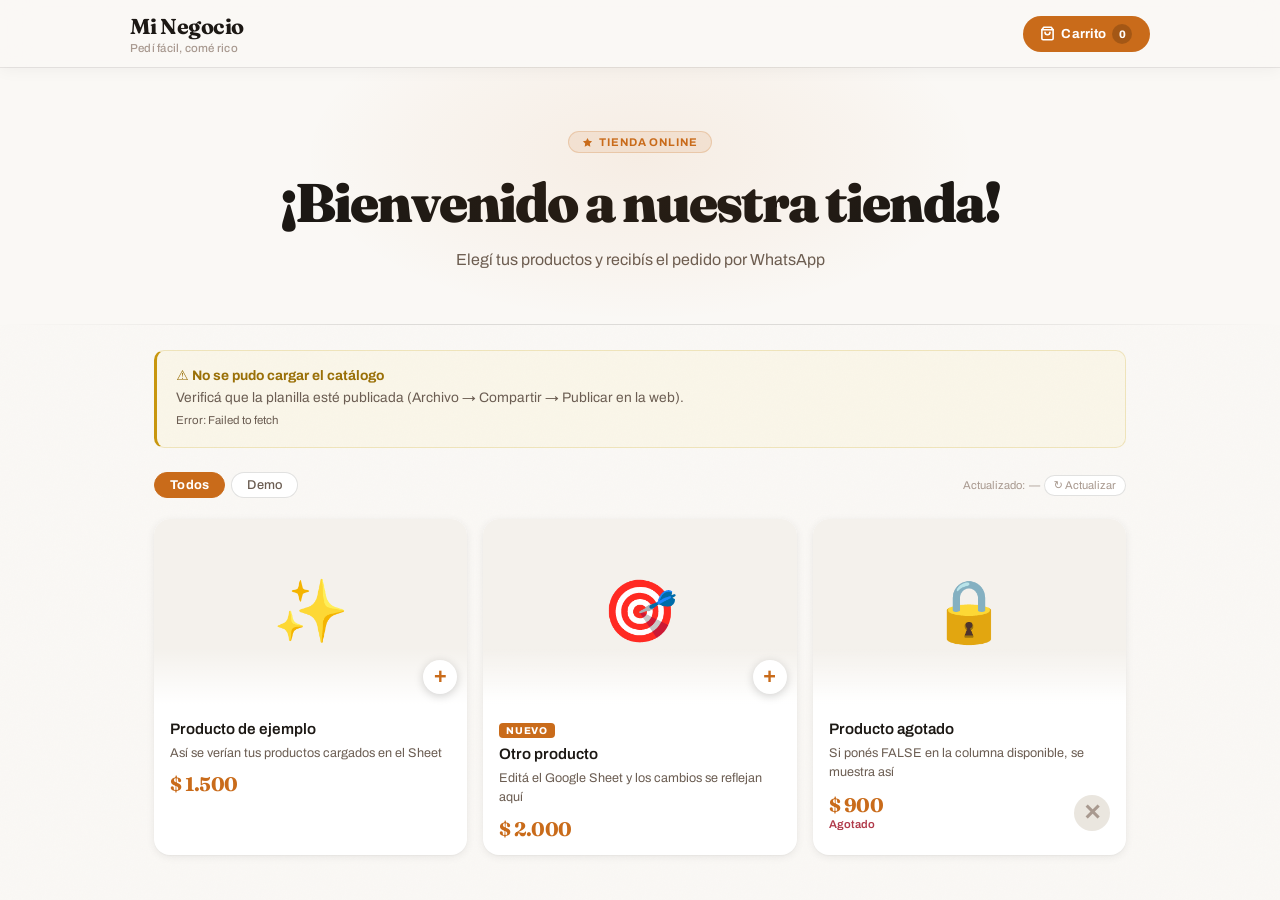
==== index.html @ 82905c20 "Cambio de nombre del index.html" ====
<!DOCTYPE html>
<html lang="es">
<head>
<meta charset="UTF-8">
<meta name="viewport" content="width=device-width, initial-scale=1.0">
<title>Mi Tienda Online</title>
<link rel="preconnect" href="https://fonts.googleapis.com">
<link rel="preconnect" href="https://fonts.gstatic.com" crossorigin>
<link href="https://fonts.googleapis.com/css2?family=Fraunces:opsz,wght@9..144,400;9..144,600;9..144,700;9..144,900&family=Archivo:wght@400;500;600;700&display=swap" rel="stylesheet">
<link rel="stylesheet" href="styles.css">
</head>
<body>

<!-- ===== HEADER ===== -->
<header>
  <div class="header-inner">
    <div>
      <div class="store-name" id="storeName">Mi Tienda</div>
      <div class="store-tagline" id="storeTagline">Pedí fácil, recibí rápido</div>
    </div>
    <button class="cart-btn" onclick="openCart()">
      <svg width="15" height="15" viewBox="0 0 24 24" fill="none" stroke="currentColor" stroke-width="2.5" stroke-linecap="round" stroke-linejoin="round">
        <path d="M6 2L3 6v14a2 2 0 002 2h14a2 2 0 002-2V6l-3-4z"/><line x1="3" y1="6" x2="21" y2="6"/><path d="M16 10a4 4 0 01-8 0"/>
      </svg>
      Carrito
      <span class="cart-count" id="cartCount">0</span>
    </button>
  </div>
</header>

<!-- ===== HERO ===== -->
<div class="hero">
  <div class="hero-eyebrow">
    <svg width="11" height="11" viewBox="0 0 24 24" fill="currentColor"><path d="M12 2l3.09 6.26L22 9.27l-5 4.87 1.18 6.88L12 17.77l-6.18 3.25L7 14.14 2 9.27l6.91-1.01L12 2z"/></svg>
    Tienda Online
  </div>
  <h1 id="heroTitle">¡Bienvenido!</h1>
  <p id="heroSubtitle">Elegí tus productos y recibís el pedido por WhatsApp</p>
</div>

<!-- ===== MAIN ===== -->
<main>
  <div id="errorBanner" style="display:none"></div>
  <div id="loadingState" class="loading-state">
    <div class="spinner"></div>
    <p>Cargando productos...</p>
  </div>
  <div id="storeContent" style="display:none">
    <div class="controls-bar">
      <div class="categories" id="categoriesBar"></div>
      <div class="last-updated">
        Actualizado: <span id="lastUpdated">—</span>
        <button class="refresh-btn" onclick="loadProducts()">↻ Actualizar</button>
      </div>
    </div>
    <div class="products-grid" id="productsGrid"></div>
  </div>
</main>

<!-- ===== CART MODAL ===== -->
<div class="modal-overlay" id="cartModal" onclick="handleOverlayClick(event)">
  <div class="modal">
    <div class="modal-drag-handle"></div>
    <div class="modal-header">
      <span class="modal-title">Tu pedido</span>
      <button class="close-btn" onclick="closeCart()">✕</button>
    </div>

    <div id="cartItems"></div>

    <div class="checkout-form" id="checkoutForm" style="display:none">
      <div class="form-section-label">Datos de contacto</div>
      <div class="form-row">
        <div class="form-group">
          <label>Tu nombre *</label>
          <input type="text" id="clientName" placeholder="Ej: María García">
        </div>
        <div class="form-group">
          <label>Teléfono *</label>
          <input type="text" id="clientPhone" placeholder="351 123-4567">
        </div>
      </div>

      <div class="form-section-label" style="margin-top:0.6rem">Entrega y pago</div>
      <div class="form-row">
        <div class="form-group">
          <label>Forma de entrega *</label>
          <select required id="deliveryMethod">
            <option value="retiro">Retiro en local</option>
            <option value="envio">Envío a domicilio</option>
          </select>
        </div>
        <div class="form-group">
          <label>Forma de pago *</label>
          <select required id="paymentMethod">
            <option value="efectivo">Efectivo</option>
            <option value="transferencia">Transferencia</option>
          </select>
        </div>
      </div>

      <div class="form-group" id="addressGroup" style="display:none">
        <label>Dirección de envío</label>
        <input type="text" id="clientAddress" placeholder="Calle, número, piso">
      </div>

      <div class="form-group">
        <label>Notas adicionales</label>
        <textarea id="notes" placeholder="Aclaraciones, horarios, referencias, etc."></textarea>
      </div>

      <button class="whatsapp-btn" onclick="sendToWhatsApp()">
        <svg width="17" height="17" viewBox="0 0 24 24" fill="currentColor">
          <path d="M17.472 14.382c-.297-.149-1.758-.867-2.03-.967-.273-.099-.471-.148-.67.15-.197.297-.767.966-.94 1.164-.173.199-.347.223-.644.075-.297-.15-1.255-.463-2.39-1.475-.883-.788-1.48-1.761-1.653-2.059-.173-.297-.018-.458.13-.606.134-.133.298-.347.446-.52.149-.174.198-.298.298-.497.099-.198.05-.371-.025-.52-.075-.149-.669-1.612-.916-2.207-.242-.579-.487-.5-.669-.51-.173-.008-.371-.01-.57-.01-.198 0-.52.074-.792.372-.272.297-1.04 1.016-1.04 2.479 0 1.462 1.065 2.875 1.213 3.074.149.198 2.096 3.2 5.077 4.487.709.306 1.262.489 1.694.625.712.227 1.36.195 1.871.118.571-.085 1.758-.719 2.006-1.413.248-.694.248-1.289.173-1.413-.074-.124-.272-.198-.57-.347m-5.421 7.403h-.004a9.87 9.87 0 01-5.031-1.378l-.361-.214-3.741.982.998-3.648-.235-.374a9.86 9.86 0 01-1.51-5.26c.001-5.45 4.436-9.884 9.888-9.884 2.64 0 5.122 1.03 6.988 2.898a9.825 9.825 0 012.893 6.994c-.003 5.45-4.437 9.884-9.885 9.884m8.413-18.297A11.815 11.815 0 0012.05 0C5.495 0 .16 5.335.157 11.892c0 2.096.547 4.142 1.588 5.945L.057 24l6.305-1.654a11.882 11.882 0 005.683 1.448h.005c6.554 0 11.89-5.335 11.893-11.893a11.821 11.821 0 00-3.48-8.413z"/>
        </svg>
        Enviar pedido por WhatsApp
      </button>
    </div>
  </div>
</div>

<div class="toast" id="toast"></div>

<script src="index.js"></script>

<!-- ===== INSTRUCCIONES =====
<div id="instrucciones" class="instructions-wrap">
  <div class="instructions-card">
    <h2>
      <svg width="16" height="16" viewBox="0 0 24 24" fill="none" stroke="currentColor" stroke-width="2" stroke-linecap="round" stroke-linejoin="round"><path d="M14 2H6a2 2 0 00-2 2v16a2 2 0 002 2h12a2 2 0 002-2V8z"/><polyline points="14 2 14 8 20 8"/><line x1="16" y1="13" x2="8" y2="13"/><line x1="16" y1="17" x2="8" y2="17"/><polyline points="10 9 9 9 8 9"/></svg>
      Cómo conectar tu Google Sheet — 4 pasos
    </h2>
    <ol>
      <li>
        <strong>Creá una nueva planilla</strong> en
        <a href="https://sheets.google.com" target="_blank">sheets.google.com</a>
        y nombrá la primera hoja <code class="code-tag">Productos</code>
      </li>
      <li>
        <strong>Agregá estos encabezados exactos en la fila 1</strong> (una columna cada uno):
        <code class="code-block">nombre &nbsp;|&nbsp; descripcion &nbsp;|&nbsp; precio &nbsp;|&nbsp; categoria &nbsp;|&nbsp; emoji &nbsp;|&nbsp; imagen &nbsp;|&nbsp; badge &nbsp;|&nbsp; disponible</code>
      </li>
      <li>
        <strong>Completá los productos</strong> desde la fila 2 en adelante.<br>
        <span style="color:var(--text-3);font-size:0.82rem">
          • <em>imagen</em>: URL de una foto (o dejalo vacío y usá emoji)<br>
          • <em>badge</em>: texto opcional tipo "Nuevo" o "Oferta"<br>
          • <em>disponible</em>: escribí <code class="code-tag">TRUE</code> o <code class="code-tag">FALSE</code> (vacío = disponible)
        </span>
      </li>
      <li>
        <strong>Publicá la planilla:</strong>
        Archivo → Compartir → Publicar en la web → elegí "Hoja completa" → CSV → Publicar
      </li>
      <li>
        <strong>Copiá el ID de tu planilla</strong> desde la URL del navegador:
        <code class="code-block">https://docs.google.com/spreadsheets/d/<span class="highlight">ESTE_ES_EL_ID</span>/edit</code>
        <span style="color:var(--text-3);font-size:0.82rem">Pegalo en el campo <code class="code-tag">sheetId</code> del código (al inicio del &lt;script&gt;)</span>
      </li>
    </ol>
    <div class="instructions-footer">
      <svg width="14" height="14" viewBox="0 0 24 24" fill="none" stroke="currentColor" stroke-width="2" stroke-linecap="round" stroke-linejoin="round"><path d="M22 11.08V12a10 10 0 11-5.93-9.14"/><polyline points="22 4 12 14.01 9 11.01"/></svg>
      Cada vez que edites la planilla, los cambios se ven en la tienda al instante (o presionando "↻ Actualizar").
    </div>
  </div>
</div> -->

</body>
</html>
---- styles.css ----
/* ===== DESIGN TOKENS ===== */
:root {
  --bg:          #FAF8F5;
  --surface:     #FFFFFF;
  --surface-2:   #F4F1EC;
  --surface-3:   #EAE6DF;
  --accent:      #C96B1A;
  --accent-dim:  rgba(201,107,26,0.10);
  --accent-glow: rgba(201,107,26,0.22);
  --green:       #25D366;
  --green-dark:  #128C7E;
  --text:        #1C1814;
  --text-2:      #6B5D52;
  --text-3:      #A8998F;
  --border:      rgba(28,24,20,0.08);
  --border-2:    rgba(28,24,20,0.13);
  --radius:      16px;
  --radius-sm:   10px;
  --radius-pill: 50px;
  --shadow-card:       0 2px 8px rgba(0,0,0,0.07), 0 1px 2px rgba(0,0,0,0.04);
  --shadow-card-hover: 0 12px 36px rgba(0,0,0,0.11), 0 4px 10px rgba(0,0,0,0.05), 0 0 0 1px rgba(201,107,26,0.10);
  --ease: cubic-bezier(0.16, 1, 0.3, 1);
  --t: 0.22s;
  --font-display: 'Fraunces', Georgia, serif;
  --font-body:    'Archivo', system-ui, sans-serif;
}

*, *::before, *::after { box-sizing: border-box; margin: 0; padding: 0; }

html { scroll-behavior: smooth; }

body {
  font-family: var(--font-body);
  background-color: var(--bg);
  color: var(--text);
  min-height: 100vh;
  -webkit-font-smoothing: antialiased;
}

/* Grain overlay */
body::before {
  content: '';
  position: fixed;
  inset: 0;
  z-index: 0;
  pointer-events: none;
  opacity: 0.022;
  background-image: url("data:image/svg+xml,%3Csvg xmlns='http://www.w3.org/2000/svg' width='300' height='300'%3E%3Cfilter id='n'%3E%3CfeTurbulence type='fractalNoise' baseFrequency='0.75' numOctaves='4' stitchTiles='stitch'/%3E%3C/filter%3E%3Crect width='300' height='300' filter='url(%23n)'/%3E%3C/svg%3E");
  background-repeat: repeat;
}

/* Every child stacks above grain */
header, .hero, main, .modal-overlay, .toast, .instructions-wrap { position: relative; z-index: 1; }

::-webkit-scrollbar { width: 5px; }
::-webkit-scrollbar-track { background: var(--bg); }
::-webkit-scrollbar-thumb { background: var(--surface-3); border-radius: 3px; }

/* ===== HEADER ===== */
header {
  background: rgba(250,248,245,0.90);
  backdrop-filter: blur(16px);
  -webkit-backdrop-filter: blur(16px);
  border-bottom: none;
  box-shadow: 0 1px 0 var(--border), 0 2px 16px rgba(0,0,0,0.05);
  padding: 0.85rem 1.5rem;
  position: sticky;
  top: 0;
  z-index: 100;
}

.header-inner {
  max-width: 1020px;
  margin: 0 auto;
  display: flex;
  align-items: center;
  justify-content: space-between;
  gap: 1rem;
}

.store-name {
  font-family: var(--font-display);
  font-size: 1.35rem;
  font-weight: 700;
  color: var(--text);
  letter-spacing: -0.025em;
  line-height: 1.2;
}

.store-tagline {
  font-size: 0.72rem;
  color: var(--text-3);
  margin-top: 2px;
  font-weight: 500;
  letter-spacing: 0.02em;
}

.cart-btn {
  background: var(--accent);
  border: none;
  color: #FFFFFF;
  border-radius: var(--radius-pill);
  padding: 0.5rem 1.1rem;
  font-size: 0.82rem;
  font-weight: 700;
  font-family: var(--font-body);
  cursor: pointer;
  display: flex;
  align-items: center;
  gap: 6px;
  flex-shrink: 0;
  transition: transform var(--t) var(--ease), box-shadow var(--t) var(--ease), background var(--t);
  letter-spacing: 0.01em;
}

.cart-btn:hover {
  background: #B05C14;
  transform: translateY(-1px);
  box-shadow: 0 6px 20px var(--accent-glow);
}

.cart-btn:active { transform: translateY(0); box-shadow: none; }

.cart-btn svg { flex-shrink: 0; }

.cart-count {
  background: rgba(0,0,0,0.18);
  color: #FFFFFF;
  border-radius: 50%;
  width: 20px;
  height: 20px;
  display: inline-flex;
  align-items: center;
  justify-content: center;
  font-size: 0.68rem;
  font-weight: 800;
  transition: transform var(--t) var(--ease);
}

.cart-count.bump {
  animation: bump 0.35s var(--ease);
}

@keyframes bump {
  0%  { transform: scale(1); }
  50% { transform: scale(1.5); }
  100%{ transform: scale(1); }
}

/* ===== HERO ===== */
.hero {
  position: relative;
  overflow: hidden;
  padding: 4rem 1.5rem 3.2rem;
  text-align: center;
  background: var(--bg);
}

/* Amber radial glow — subtle on light */
.hero::before {
  content: '';
  position: absolute;
  top: -80px;
  left: 50%;
  transform: translateX(-50%);
  width: 700px;
  height: 340px;
  background: radial-gradient(ellipse at center, rgba(201,107,26,0.08) 0%, rgba(201,107,26,0.03) 45%, transparent 68%);
  pointer-events: none;
}

/* Subtle bottom separator */
.hero::after {
  content: '';
  position: absolute;
  bottom: 0;
  left: 0;
  right: 0;
  height: 1px;
  background: linear-gradient(90deg, transparent 0%, var(--border-2) 30%, var(--border-2) 70%, transparent 100%);
}

.hero-eyebrow {
  display: inline-flex;
  align-items: center;
  gap: 6px;
  background: var(--accent-dim);
  border: 1px solid rgba(201,107,26,0.22);
  border-radius: var(--radius-pill);
  padding: 4px 13px;
  font-size: 0.7rem;
  font-weight: 700;
  color: var(--accent);
  margin-bottom: 1.3rem;
  letter-spacing: 0.08em;
  text-transform: uppercase;
}

.hero h1 {
  font-family: var(--font-display);
  font-size: clamp(2rem, 6vw, 3.4rem);
  font-weight: 900;
  color: var(--text);
  line-height: 1.08;
  letter-spacing: -0.035em;
  margin-bottom: 0.9rem;
}

.hero p {
  color: var(--text-2);
  font-size: 1rem;
  max-width: 380px;
  margin: 0 auto;
  line-height: 1.65;
  font-weight: 400;
}

/* ===== MAIN ===== */
main {
  max-width: 1020px;
  margin: 0 auto;
  padding: 1.6rem 1.5rem;
}

/* ===== LOADING ===== */
.loading-state {
  text-align: center;
  padding: 5rem 1rem;
  color: var(--text-2);
  font-size: 0.9rem;
}

.spinner {
  width: 34px;
  height: 34px;
  border: 2px solid var(--border-2);
  border-top-color: var(--accent);
  border-radius: 50%;
  animation: spin 0.7s linear infinite;
  margin: 0 auto 1rem;
}

@keyframes spin { to { transform: rotate(360deg); } }

/* ===== ERROR ===== */
.error-state {
  background: rgba(255,210,50,0.06);
  border: 1px solid rgba(200,160,20,0.22);
  border-left: 3px solid #C8960E;
  border-radius: var(--radius-sm);
  padding: 1rem 1.2rem;
  margin-bottom: 1.5rem;
  font-size: 0.86rem;
}

.error-state strong { color: #9A7008; display: block; margin-bottom: 4px; }
.error-state p { color: var(--text-2); line-height: 1.6; }
.error-state a { color: var(--accent); }
.error-state code { background: var(--surface-2); padding: 1px 5px; border-radius: 3px; font-size: 0.9em; }

/* ===== CONTROLS BAR ===== */
.controls-bar {
  display: flex;
  align-items: center;
  justify-content: space-between;
  flex-wrap: wrap;
  gap: 10px;
  margin-bottom: 1.3rem;
}

/* ===== CATEGORIES ===== */
.categories {
  display: flex;
  gap: 6px;
  flex-wrap: wrap;
  flex: 1;
}

.cat-btn {
  border: 1px solid var(--border-2);
  background: var(--surface);
  border-radius: var(--radius-pill);
  padding: 5px 15px;
  font-size: 0.8rem;
  font-weight: 500;
  font-family: var(--font-body);
  cursor: pointer;
  color: var(--text-2);
  transition: border-color var(--t), color var(--t), background var(--t), box-shadow var(--t);
  letter-spacing: 0.02em;
}

.cat-btn:hover:not(.active) {
  border-color: rgba(201,107,26,0.38);
  color: var(--accent);
  background: var(--accent-dim);
}

.cat-btn.active {
  border-color: var(--accent);
  background: var(--accent);
  color: #FFFFFF;
  font-weight: 700;
}

/* ===== LAST UPDATED ===== */
.last-updated {
  font-size: 0.7rem;
  color: var(--text-3);
  white-space: nowrap;
  display: flex;
  align-items: center;
  gap: 4px;
}

.refresh-btn {
  background: var(--surface);
  border: 1px solid var(--border-2);
  border-radius: 20px;
  padding: 3px 9px;
  font-size: 0.7rem;
  font-family: var(--font-body);
  cursor: pointer;
  color: var(--text-3);
  transition: border-color var(--t), color var(--t), background var(--t);
}

.refresh-btn:hover {
  border-color: rgba(201,107,26,0.35);
  color: var(--accent);
  background: var(--accent-dim);
}

/* ===== PRODUCT GRID ===== */
.products-grid {
  display: grid;
  grid-template-columns: repeat(auto-fill, minmax(240px, 1fr));
  gap: 1rem;
}

.product-card {
  background: var(--surface);
  border-radius: var(--radius);
  box-shadow: var(--shadow-card);
  overflow: hidden;
  transition: transform var(--t) var(--ease), box-shadow var(--t) var(--ease);
  animation: cardIn 0.45s var(--ease) both;
  cursor: pointer;
}

@keyframes cardIn {
  from { opacity: 0; transform: translateY(14px); }
  to   { opacity: 1; transform: translateY(0); }
}

.product-card:hover {
  transform: translateY(-5px);
  box-shadow: var(--shadow-card-hover);
}

.product-img-wrap {
  width: 100%;
  height: 185px;
  overflow: hidden;
  background: var(--surface-2);
  position: relative;
}

.product-img-wrap img {
  width: 100%;
  height: 100%;
  object-fit: cover;
  display: block;
  transition: transform 0.55s var(--ease);
}

.product-card:hover .product-img-wrap img { transform: scale(1.06); }

/* Gradient overlay on images */
.product-img-wrap::after {
  content: '';
  position: absolute;
  inset: 0;
  background: linear-gradient(to top, rgba(0,0,0,0.32) 0%, transparent 55%);
  pointer-events: none;
}

.product-emoji {
  width: 100%;
  height: 185px;
  display: flex;
  align-items: center;
  justify-content: center;
  font-size: 3.8rem;
  background: var(--surface-2);
  position: relative;
}

/* Blend gradient on emoji cells */
.product-emoji::after {
  content: '';
  position: absolute;
  bottom: 0;
  left: 0;
  right: 0;
  height: 56px;
  background: linear-gradient(to top, var(--surface), transparent);
  pointer-events: none;
}

.product-info { padding: 1rem; }

.product-badge {
  display: inline-block;
  background: var(--accent);
  color: #FFFFFF;
  font-size: 0.62rem;
  font-weight: 800;
  border-radius: 4px;
  padding: 2px 7px;
  margin-bottom: 7px;
  letter-spacing: 0.07em;
  text-transform: uppercase;
}

.product-name {
  font-weight: 600;
  font-size: 0.95rem;
  color: var(--text);
  margin-bottom: 4px;
  line-height: 1.3;
}

.product-desc {
  font-size: 0.79rem;
  color: var(--text-2);
  margin-bottom: 12px;
  line-height: 1.55;
}

.product-footer {
  display: flex;
  align-items: center;
  justify-content: space-between;
  gap: 8px;
}

.product-price {
  font-family: var(--font-display);
  font-size: 1.22rem;
  font-weight: 700;
  color: var(--accent);
  letter-spacing: -0.025em;
  line-height: 1;
}

.stock-label {
  font-size: 0.7rem;
  color: #B03A4A;
  font-weight: 600;
  display: block;
  margin-top: 3px;
}

.add-btn {
  background: var(--accent);
  color: #FFFFFF;
  border: none;
  border-radius: 50%;
  width: 36px;
  height: 36px;
  font-size: 1.4rem;
  font-weight: 700;
  cursor: pointer;
  display: flex;
  align-items: center;
  justify-content: center;
  flex-shrink: 0;
  transition: transform var(--t) var(--ease), box-shadow var(--t) var(--ease), background var(--t);
  line-height: 1;
}

.add-btn:hover {
  background: #B05C14;
  transform: scale(1.12);
  box-shadow: 0 4px 14px var(--accent-glow);
}

.add-btn:active { transform: scale(0.94); box-shadow: none; }

.out-of-stock { opacity: 0.38; pointer-events: none; }
.out-of-stock .add-btn { background: var(--surface-3); color: var(--text-3); }

.add-btn-overlay {
  position: absolute;
  bottom: 10px;
  right: 10px;
  z-index: 2;
  width: 34px;
  height: 34px;
  border-radius: 50%;
  background: #fff;
  color: var(--accent);
  border: none;
  font-size: 1.35rem;
  font-weight: 700;
  cursor: pointer;
  display: flex;
  align-items: center;
  justify-content: center;
  box-shadow: 0 2px 10px rgba(0,0,0,0.18);
  transition: transform var(--t) var(--ease), box-shadow var(--t) var(--ease);
  line-height: 1;
}
.add-btn-overlay:hover { transform: scale(1.12); box-shadow: 0 4px 16px rgba(0,0,0,0.24); }
.add-btn-overlay:active { transform: scale(0.94); box-shadow: none; }

/* ===== CONSULTAR BTN ===== */
.consultar-btn {
  background: transparent;
  color: var(--accent);
  border: 1.5px solid var(--accent);
  border-radius: var(--radius-pill);
  padding: 5px 13px;
  font-size: 0.75rem;
  font-weight: 700;
  font-family: var(--font-body);
  cursor: pointer;
  letter-spacing: 0.03em;
  transition: background var(--t), color var(--t), box-shadow var(--t) var(--ease);
  flex-shrink: 0;
  white-space: nowrap;
}

.consultar-btn:hover {
  background: var(--accent);
  color: #FFFFFF;
  box-shadow: 0 4px 14px var(--accent-glow);
}

.consultar-btn:active { opacity: 0.8; }

.product-price-consultar {
  font-size: 0.75rem;
  font-weight: 600;
  color: var(--text-3);
  font-style: italic;
  letter-spacing: 0.01em;
}

/* ===== QTY CONTROL ===== */
.qty-control {
  display: flex;
  align-items: center;
  gap: 6px;
  background: var(--surface-2);
  border: 1px solid var(--border-2);
  border-radius: var(--radius-pill);
  padding: 3px 5px;
}

.qty-btn {
  background: none;
  border: none;
  border-radius: 50%;
  width: 26px;
  height: 26px;
  cursor: pointer;
  font-size: 0.95rem;
  display: flex;
  align-items: center;
  justify-content: center;
  color: var(--text);
  font-family: var(--font-body);
  transition: background var(--t);
}

.qty-btn:hover { background: var(--surface-3); }

.qty-num {
  font-weight: 700;
  min-width: 18px;
  text-align: center;
  font-size: 0.83rem;
  color: var(--accent);
}

/* ===== MODAL ===== */
.modal-overlay {
  display: none;
  position: fixed;
  inset: 0;
  background: rgba(0,0,0,0.40);
  backdrop-filter: blur(5px);
  -webkit-backdrop-filter: blur(5px);
  z-index: 200;
  align-items: flex-end;
  justify-content: center;
}

.modal-overlay.open { display: flex; }

.modal {
  background: var(--surface);
  border: 1px solid var(--border);
  border-bottom: none;
  border-radius: 22px 22px 0 0;
  width: 100%;
  max-width: 540px;
  max-height: 92vh;
  overflow-y: auto;
  padding: 0 1.5rem 2rem;
  animation: slideUp 0.38s var(--ease);
  box-shadow: 0 -8px 40px rgba(0,0,0,0.10), 0 -2px 8px rgba(0,0,0,0.05);
}

@keyframes slideUp {
  from { transform: translateY(48px); opacity: 0; }
  to   { transform: translateY(0); opacity: 1; }
}

.modal-drag-handle {
  width: 38px;
  height: 4px;
  background: var(--surface-3);
  border-radius: 2px;
  margin: 14px auto 16px;
}

.modal-header {
  display: flex;
  justify-content: space-between;
  align-items: center;
  margin-bottom: 1.2rem;
  padding-top: 0;
}

.modal-title {
  font-family: var(--font-display);
  font-size: 1.3rem;
  font-weight: 700;
  letter-spacing: -0.025em;
  color: var(--text);
}

.close-btn {
  background: var(--surface-2);
  border: 1px solid var(--border);
  border-radius: 50%;
  width: 32px;
  height: 32px;
  cursor: pointer;
  font-size: 0.85rem;
  color: var(--text-2);
  display: flex;
  align-items: center;
  justify-content: center;
  transition: background var(--t), color var(--t);
  font-family: var(--font-body);
}

.close-btn:hover { background: var(--surface-3); color: var(--text); }

.cart-item {
  display: flex;
  justify-content: space-between;
  align-items: center;
  padding: 11px 0;
  border-bottom: 1px solid var(--border);
  gap: 10px;
}

.cart-item-info { flex: 1; min-width: 0; }

.cart-item-name {
  font-weight: 600;
  font-size: 0.88rem;
  color: var(--text);
  white-space: nowrap;
  overflow: hidden;
  text-overflow: ellipsis;
}

.cart-item-price {
  font-size: 0.8rem;
  color: var(--accent);
  font-weight: 600;
  margin-top: 2px;
}

.cart-item-actions {
  display: flex;
  align-items: center;
  gap: 6px;
  flex-shrink: 0;
}

.remove-item {
  background: none;
  border: none;
  color: rgba(176,58,74,0.45);
  cursor: pointer;
  font-size: 0.95rem;
  padding: 4px;
  border-radius: 5px;
  transition: color var(--t);
  display: flex;
  align-items: center;
}

.remove-item:hover { color: #B03A4A; }

.cart-total {
  margin-top: 1rem;
  padding: 1rem 1.1rem;
  background: var(--surface-2);
  border-radius: var(--radius-sm);
  border: 1px solid var(--border);
  display: flex;
  justify-content: space-between;
  align-items: center;
}

.cart-total-label {
  font-size: 0.82rem;
  color: var(--text-2);
  font-weight: 500;
  text-transform: uppercase;
  letter-spacing: 0.06em;
}

.cart-total-value {
  font-family: var(--font-display);
  font-size: 1.45rem;
  font-weight: 700;
  color: var(--accent);
  letter-spacing: -0.03em;
}

/* ===== CHECKOUT FORM ===== */
.checkout-form {
  margin-top: 1.3rem;
  padding-top: 1.3rem;
  border-top: 1px solid var(--border);
}

.form-section-label {
  font-size: 0.68rem;
  font-weight: 700;
  color: var(--text-3);
  text-transform: uppercase;
  letter-spacing: 0.1em;
  margin-bottom: 0.9rem;
  margin-top: 0.2rem;
}

.form-group { margin-bottom: 0.85rem; }

label {
  font-size: 0.78rem;
  font-weight: 600;
  color: var(--text-2);
  display: block;
  margin-bottom: 5px;
  font-family: var(--font-body);
  letter-spacing: 0.01em;
}

input, select, textarea {
  width: 100%;
  padding: 9px 12px;
  background: var(--surface);
  border: 1px solid var(--border-2);
  border-radius: var(--radius-sm);
  font-size: 0.88rem;
  font-family: var(--font-body);
  color: var(--text);
  transition: border-color var(--t), box-shadow var(--t), background var(--t);
  appearance: none;
  -webkit-appearance: none;
}

input::placeholder, textarea::placeholder { color: var(--text-3); }

input:focus, select:focus, textarea:focus {
  outline: none;
  border-color: rgba(201,107,26,0.5);
  background: var(--surface);
  box-shadow: 0 0 0 3px rgba(201,107,26,0.09);
}

select { background-image: url("data:image/svg+xml,%3Csvg xmlns='http://www.w3.org/2000/svg' width='12' height='12' viewBox='0 0 24 24' fill='none' stroke='%23A8998F' stroke-width='2.5' stroke-linecap='round' stroke-linejoin='round'%3E%3Cpolyline points='6 9 12 15 18 9'%3E%3C/polyline%3E%3C/svg%3E"); background-repeat: no-repeat; background-position: right 12px center; padding-right: 32px; }

select option { background: var(--surface); color: var(--text); }

textarea { resize: vertical; min-height: 68px; line-height: 1.5; }

.form-row { display: grid; grid-template-columns: 1fr 1fr; gap: 0.8rem; }

/* ===== WHATSAPP BTN ===== */
.whatsapp-btn {
  background: var(--green);
  color: #fff;
  border: none;
  border-radius: var(--radius-sm);
  padding: 14px;
  font-size: 0.92rem;
  font-weight: 700;
  font-family: var(--font-body);
  width: 100%;
  cursor: pointer;
  margin-top: 1rem;
  display: flex;
  align-items: center;
  justify-content: center;
  gap: 8px;
  transition: background var(--t), transform var(--t) var(--ease), box-shadow var(--t);
  letter-spacing: 0.01em;
}

.whatsapp-btn:hover {
  background: #1dba55;
  transform: translateY(-1px);
  box-shadow: 0 8px 24px rgba(37,211,102,0.28);
}

.whatsapp-btn:active { transform: translateY(0); box-shadow: none; }

.empty-cart {
  text-align: center;
  color: var(--text-2);
  padding: 3rem 1rem;
  font-size: 0.9rem;
  line-height: 1.7;
}

.empty-cart-icon {
  font-size: 2.8rem;
  display: block;
  margin-bottom: 0.9rem;
  opacity: 0.35;
}

/* ===== TOAST ===== */
.toast {
  position: fixed;
  bottom: 24px;
  left: 50%;
  transform: translateX(-50%) translateY(6px);
  background: var(--text);
  color: var(--bg);
  border: none;
  border-left: 3px solid var(--accent);
  padding: 9px 18px;
  border-radius: var(--radius-sm);
  font-size: 0.82rem;
  font-weight: 500;
  opacity: 0;
  transition: opacity 0.22s ease, transform 0.22s ease;
  z-index: 999;
  pointer-events: none;
  white-space: nowrap;
  box-shadow: 0 8px 30px rgba(0,0,0,0.18);
}

.toast.show {
  opacity: 1;
  transform: translateX(-50%) translateY(0);
}

/* ===== INSTRUCTIONS ===== */
.instructions-wrap {
  max-width: 1020px;
  margin: 2rem auto 0;
  padding: 0 1.5rem 3.5rem;
}

.instructions-card {
  background: var(--surface);
  border: 1px solid var(--border);
  border-radius: var(--radius);
  padding: 1.6rem;
  box-shadow: var(--shadow-card);
}

.instructions-card h2 {
  font-family: var(--font-display);
  font-size: 1.05rem;
  font-weight: 700;
  margin-bottom: 1.1rem;
  color: var(--accent);
  letter-spacing: -0.015em;
  display: flex;
  align-items: center;
  gap: 7px;
}

.instructions-card ol {
  color: var(--text-2);
  font-size: 0.86rem;
  counter-reset: step-counter;
  list-style: none;
  padding-left: 0;
}

.instructions-card li {
  position: relative;
  padding: 0.55rem 0 0.55rem 2.2rem;
  border-bottom: 1px solid var(--border);
  line-height: 1.7;
  counter-increment: step-counter;
}

.instructions-card li:last-child { border-bottom: none; }

.instructions-card li::before {
  content: counter(step-counter);
  position: absolute;
  left: 0;
  top: 0.65rem;
  width: 20px;
  height: 20px;
  background: var(--accent-dim);
  border: 1px solid rgba(201,107,26,0.25);
  border-radius: 50%;
  font-size: 0.65rem;
  font-weight: 800;
  color: var(--accent);
  display: flex;
  align-items: center;
  justify-content: center;
}

.instructions-card strong { color: var(--text); }
.instructions-card a { color: var(--accent); text-decoration: none; }
.instructions-card a:hover { text-decoration: underline; }

.code-tag {
  background: var(--surface-2);
  border: 1px solid var(--border-2);
  color: var(--text);
  padding: 1px 6px;
  border-radius: 4px;
  font-family: 'Courier New', monospace;
  font-size: 0.84em;
}

.code-block {
  background: var(--surface-2);
  border: 1px solid var(--border-2);
  color: var(--text);
  padding: 7px 12px;
  border-radius: 6px;
  font-family: 'Courier New', monospace;
  font-size: 0.8rem;
  display: block;
  margin-top: 6px;
  line-height: 1.6;
  word-break: break-all;
}

.highlight {
  background: rgba(201,107,26,0.15);
  color: var(--accent);
  padding: 0 4px;
  border-radius: 3px;
}

.instructions-footer {
  margin-top: 1.1rem;
  font-size: 0.8rem;
  color: var(--text-3);
  display: flex;
  align-items: center;
  gap: 6px;
  padding-top: 1rem;
  border-top: 1px solid var(--border);
}

/* ===== RESPONSIVE ===== */
@media (max-width: 520px) {
  .products-grid { grid-template-columns: repeat(auto-fill, minmax(155px, 1fr)); }
  .product-img-wrap, .product-emoji { height: 145px; }
  .hero { padding: 2.8rem 1rem 2.2rem; }
  .form-row { grid-template-columns: 1fr; }
  .modal { padding: 0 1.2rem 2rem; }
}

@media (min-width: 640px) {
  .modal {
    border-radius: 22px;
    border: 1px solid var(--border);
    margin: auto;
    max-height: 87vh;
  }
  .modal-overlay { align-items: center; }
}
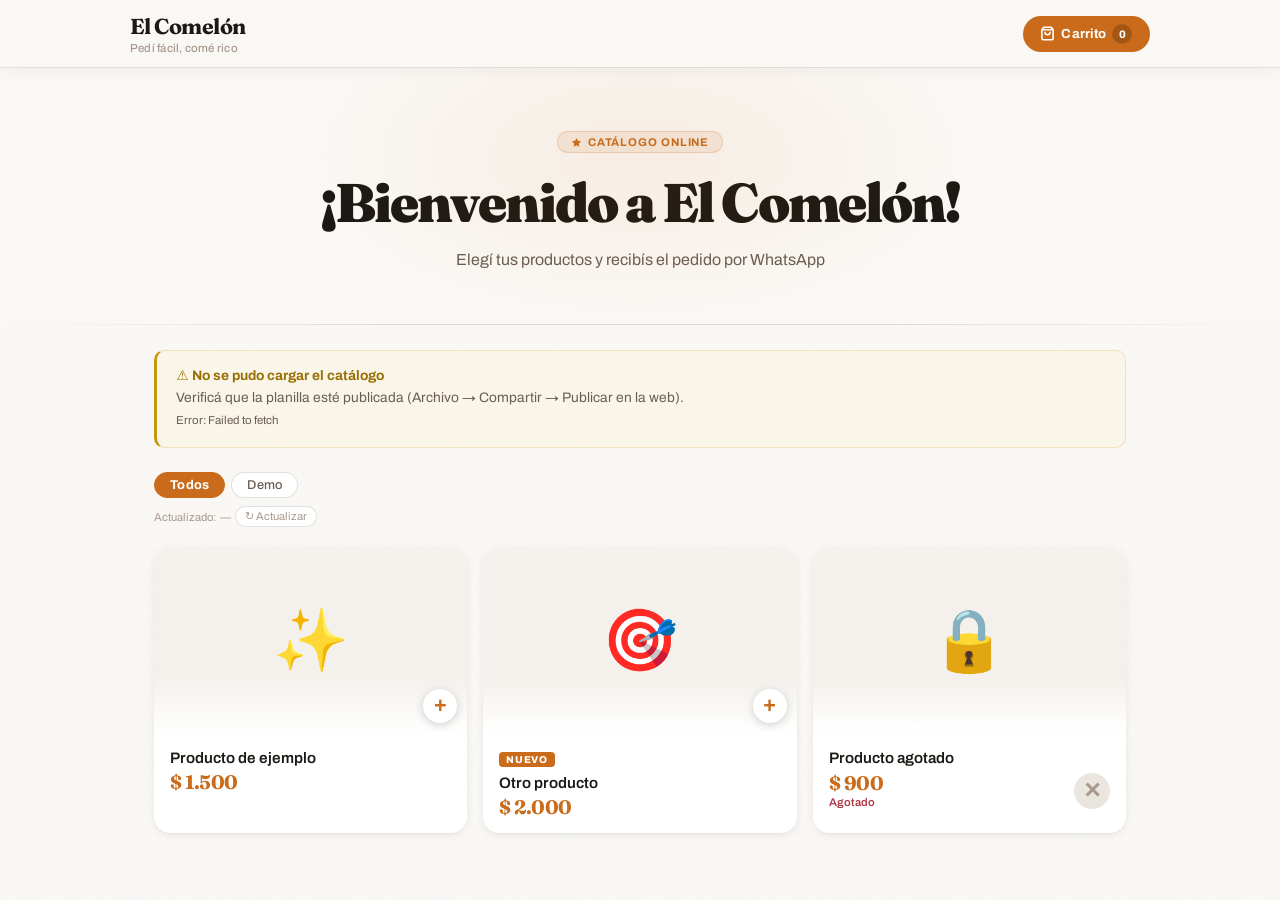
==== commit 2a8ff0d0: "cambios en el titulo" ====
--- a/index.html
+++ b/index.html
@@ -32,7 +32,7 @@
 <div class="hero">
   <div class="hero-eyebrow">
     <svg width="11" height="11" viewBox="0 0 24 24" fill="currentColor"><path d="M12 2l3.09 6.26L22 9.27l-5 4.87 1.18 6.88L12 17.77l-6.18 3.25L7 14.14 2 9.27l6.91-1.01L12 2z"/></svg>
-    Tienda Online
+    Catálogo Online
   </div>
   <h1 id="heroTitle">¡Bienvenido!</h1>
   <p id="heroSubtitle">Elegí tus productos y recibís el pedido por WhatsApp</p>
--- a/styles.css
+++ b/styles.css
@@ -261,10 +261,8 @@
 /* ===== CONTROLS BAR ===== */
 .controls-bar {
   display: flex;
-  align-items: center;
-  justify-content: space-between;
-  flex-wrap: wrap;
-  gap: 10px;
+  flex-direction: column;
+  gap: 8px;
   margin-bottom: 1.3rem;
 }
 
@@ -272,9 +270,12 @@
 .categories {
   display: flex;
   gap: 6px;
-  flex-wrap: wrap;
-  flex: 1;
-}
+  flex-wrap: nowrap;
+  overflow-x: auto;
+  -webkit-overflow-scrolling: touch;
+  scrollbar-width: none;
+}
+.categories::-webkit-scrollbar { display: none; }
 
 .cat-btn {
   border: 1px solid var(--border-2);
@@ -286,6 +287,8 @@
   font-family: var(--font-body);
   cursor: pointer;
   color: var(--text-2);
+  white-space: nowrap;
+  flex-shrink: 0;
   transition: border-color var(--t), color var(--t), background var(--t), box-shadow var(--t);
   letter-spacing: 0.02em;
 }
